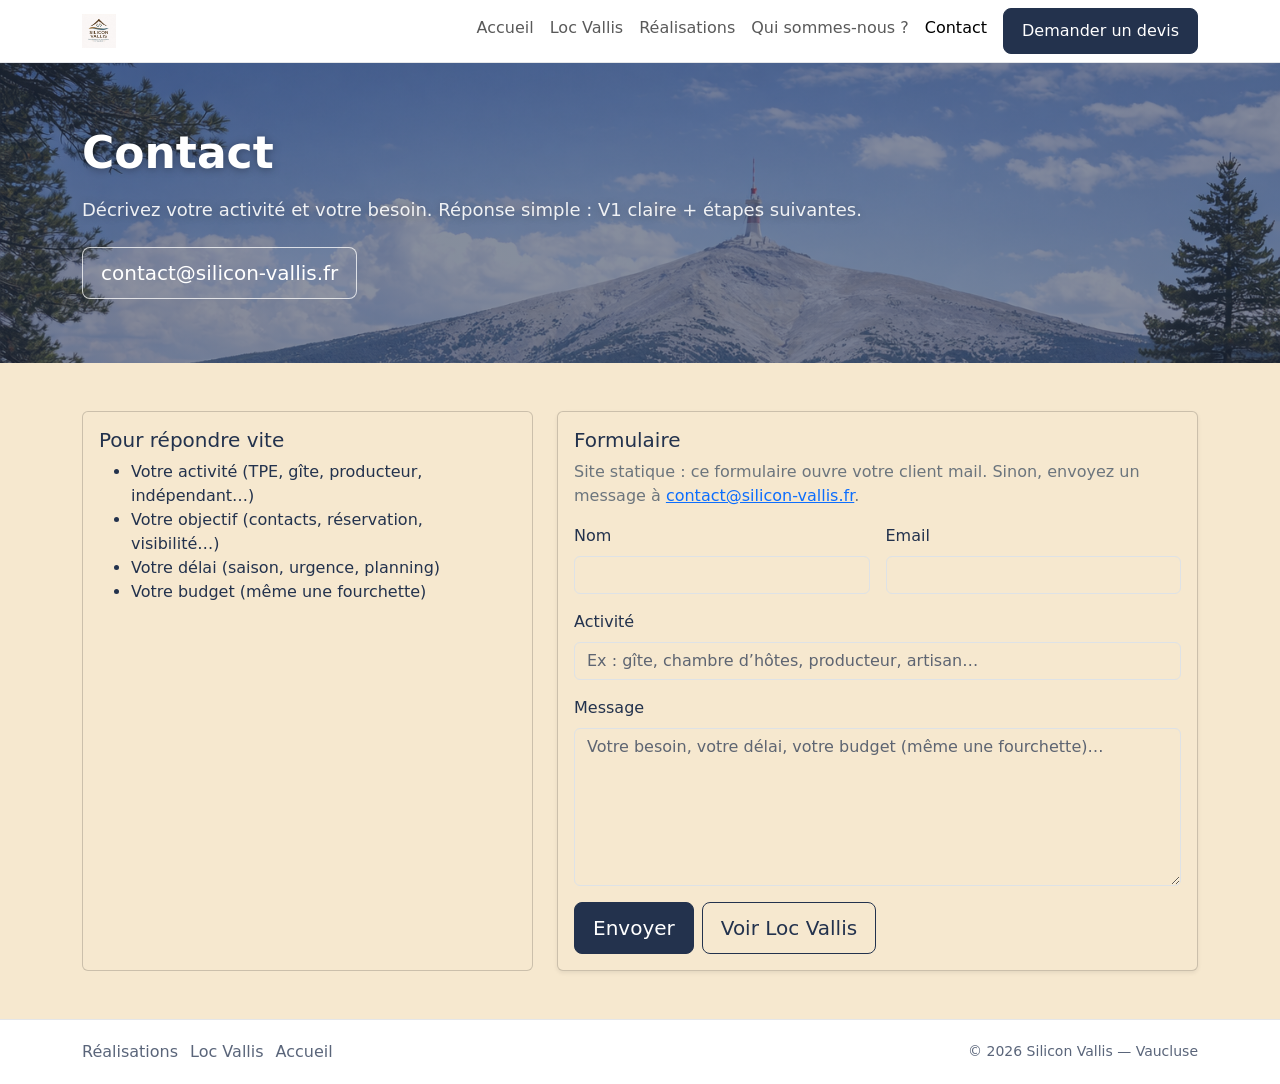
==== contact/index.html @ ac4ca7fd "homepage" ====
<!doctype html>
<html lang="fr">
	<head>
		<!-- HEAD / SEO (V1) -->
		<meta charset="utf-8" />
		<meta name="viewport" content="width=device-width, initial-scale=1" />

		<title>Contact — Silicon Vallis</title>
		<meta
			name="description"
			content="Contactez Silicon Vallis : demande de devis, questions, Loc Vallis. Formulaire simple (nom, email, activité, message)." />

		<meta property="og:title" content="Contact — Silicon Vallis" />
		<meta property="og:description" content="Parlez de votre projet : réponse claire et concrète." />
		<meta property="og:type" content="website" />

		<link
			href="https://cdn.jsdelivr.net/npm/bootstrap@5.3.3/dist/css/bootstrap.min.css"
			rel="stylesheet" />
		<link rel="stylesheet" href="../assets/styles.css" />
		<script defer src="../assets/main.js"></script>
	</head>

	<body>
		<a class="skip-link" href="#contenu">Aller au contenu</a>

		<!-- NAVBAR -->
		<header class="sticky-top">
			<div class="navbar navbar-expand-sm navbar-light navbar-lewagon" aria-label="Navigation principale">
				<div class="container">
					<a class="navbar-brand" href="../" aria-label="Silicon Vallis (accueil)">
						<img src="../images/logo_v2.jpg" alt="Silicon Vallis" width="140" height="34" decoding="async" />
					</a>

					<button
						class="navbar-toggler"
						type="button"
						data-bs-toggle="collapse"
						data-bs-target="#navbarSupportedContent"
						aria-controls="navbarSupportedContent"
						aria-expanded="false"
						aria-label="Ouvrir le menu">
						<span class="navbar-toggler-icon"></span>
					</button>

					<div class="collapse navbar-collapse" id="navbarSupportedContent">
						<ul class="navbar-nav ms-auto">
							<li class="nav-item"><a class="nav-link" href="../">Accueil</a></li>
							<li class="nav-item"><a class="nav-link" href="../loc-vallis/">Loc Vallis</a></li>
							<li class="nav-item"><a class="nav-link" href="../realisations/">Réalisations</a></li>
							<li class="nav-item"><a class="nav-link" href="../qui-sommes-nous/">Qui sommes-nous ?</a></li>
							<li class="nav-item"><a class="nav-link active" aria-current="page" href="./">Contact</a></li>
							<li class="nav-item ms-sm-2"><a class="btn btn-flat" href="./">Demander un devis</a></li>
						</ul>
					</div>
				</div>
			</div>
		</header>

		<main id="contenu">
			<!-- BANNER -->
			<section class="banner" style="background-image: linear-gradient(rgba(var(--sv-ink-rgb),0.55), rgba(var(--sv-ink-rgb),0.55)), url('../images/ventoux-banner.png');">
				<div class="container">
					<h1>Contact</h1>
					<p>Décrivez votre activité et votre besoin. Réponse simple : V1 claire + étapes suivantes.</p>
					<a class="btn btn-ghost btn-lg" href="mailto:contact@silicon-vallis.fr">contact@silicon-vallis.fr</a>
				</div>
			</section>

			<!-- FORMULAIRE -->
			<section class="py-5">
				<div class="container">
					<div class="row g-4">
						<div class="col-lg-5">
							<div class="card h-100">
								<div class="card-body">
									<h2 class="h5">Pour répondre vite</h2>
									<ul class="mb-0">
										<li>Votre activité (TPE, gîte, producteur, indépendant…)</li>
										<li>Votre objectif (contacts, réservation, visibilité…)</li>
										<li>Votre délai (saison, urgence, planning)</li>
										<li>Votre budget (même une fourchette)</li>
									</ul>
								</div>
							</div>
						</div>

						<div class="col-lg-7">
							<div class="card shadow-sm">
								<div class="card-body">
									<h2 class="h5">Formulaire</h2>
									<p class="text-secondary">
										Site statique : ce formulaire ouvre votre client mail.
										Sinon, envoyez un message à <a href="mailto:contact@silicon-vallis.fr">contact@silicon-vallis.fr</a>.
									</p>

									<!--
										Choix structurant (V1) : pas de back-end d’envoi. Simple et maintenable.
										TODO : brancher Formspree/Netlify Forms ou un endpoint Rails plus tard.
									-->
									<form
										data-contact-form
										action="mailto:contact@silicon-vallis.fr"
										method="post"
										enctype="text/plain">
										<div class="row g-3">
											<div class="col-md-6">
												<label class="form-label" for="name">Nom</label>
												<input class="form-control" id="name" name="name" autocomplete="name" required />
											</div>
											<div class="col-md-6">
												<label class="form-label" for="email">Email</label>
												<input class="form-control" id="email" name="email" type="email" autocomplete="email" required />
											</div>
											<div class="col-12">
												<label class="form-label" for="activity">Activité</label>
												<input
													class="form-control"
													id="activity"
													name="activity"
													placeholder="Ex : gîte, chambre d’hôtes, producteur, artisan…"
													required />
											</div>
											<div class="col-12">
												<label class="form-label" for="message">Message</label>
												<textarea
													class="form-control"
													id="message"
													name="message"
													rows="6"
													placeholder="Votre besoin, votre délai, votre budget (même une fourchette)…"
													required></textarea>
											</div>
											<div class="col-12 d-flex gap-2 flex-wrap">
												<button class="btn btn-flat btn-lg" type="submit">Envoyer</button>
												<a class="btn btn-ghost btn-lg" href="../loc-vallis/">Voir Loc Vallis</a>
											</div>
										</div>
									</form>
								</div>
							</div>
						</div>
					</div>
				</div>
			</section>
		</main>

		<!-- FOOTER -->
		<footer class="footer">
			<div class="container d-flex flex-column flex-md-row justify-content-between align-items-center gap-2">
				<div class="footer-links">
					<a href="../realisations/">Réalisations</a>
					<a href="../loc-vallis/">Loc Vallis</a>
					<a href="../">Accueil</a>
				</div>
				<div class="footer-copyright">© <span id="year"></span> Silicon Vallis — Vaucluse</div>
			</div>
		</footer>

		<script src="https://cdn.jsdelivr.net/npm/bootstrap@5.3.3/dist/js/bootstrap.bundle.min.js"></script>
	</body>
</html>
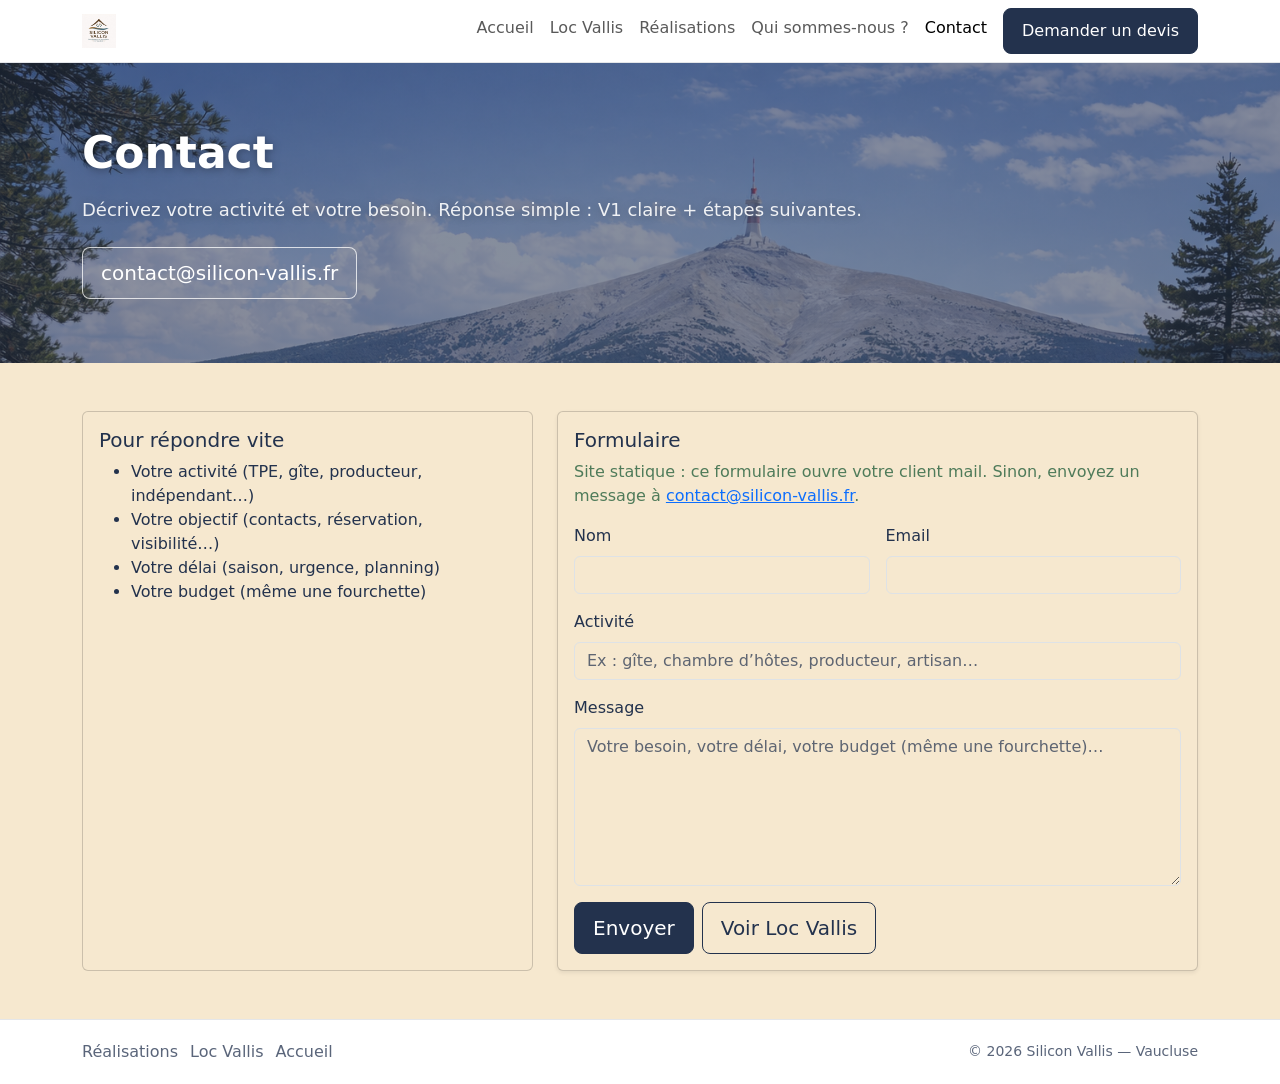
==== commit 4f9c1e4d: "Update UI, layouts, and navigation" ====
--- a/contact/index.html
+++ b/contact/index.html
@@ -28,7 +28,7 @@
 		<header class="sticky-top">
 			<div class="navbar navbar-expand-sm navbar-light navbar-lewagon" aria-label="Navigation principale">
 				<div class="container">
-					<a class="navbar-brand" href="../" aria-label="Silicon Vallis (accueil)">
+					<a class="navbar-brand" href="../index.html" aria-label="Silicon Vallis (accueil)">
 						<img src="../images/logo_v2.jpg" alt="Silicon Vallis" width="140" height="34" decoding="async" />
 					</a>
 
@@ -45,12 +45,12 @@
 
 					<div class="collapse navbar-collapse" id="navbarSupportedContent">
 						<ul class="navbar-nav ms-auto">
-							<li class="nav-item"><a class="nav-link" href="../">Accueil</a></li>
-							<li class="nav-item"><a class="nav-link" href="../loc-vallis/">Loc Vallis</a></li>
-							<li class="nav-item"><a class="nav-link" href="../realisations/">Réalisations</a></li>
-							<li class="nav-item"><a class="nav-link" href="../qui-sommes-nous/">Qui sommes-nous ?</a></li>
-							<li class="nav-item"><a class="nav-link active" aria-current="page" href="./">Contact</a></li>
-							<li class="nav-item ms-sm-2"><a class="btn btn-flat" href="./">Demander un devis</a></li>
+							<li class="nav-item"><a class="nav-link" href="../index.html">Accueil</a></li>
+							<li class="nav-item"><a class="nav-link" href="../loc-vallis/index.html">Loc Vallis</a></li>
+							<li class="nav-item"><a class="nav-link" href="../realisations/index.html">Réalisations</a></li>
+							<li class="nav-item"><a class="nav-link" href="../qui-sommes-nous/index.html">Qui sommes-nous ?</a></li>
+							<li class="nav-item"><a class="nav-link active" aria-current="page" href="./index.html">Contact</a></li>
+							<li class="nav-item ms-sm-2"><a class="btn btn-flat" href="./index.html">Demander un devis</a></li>
 						</ul>
 					</div>
 				</div>
@@ -133,7 +133,7 @@
 											</div>
 											<div class="col-12 d-flex gap-2 flex-wrap">
 												<button class="btn btn-flat btn-lg" type="submit">Envoyer</button>
-												<a class="btn btn-ghost btn-lg" href="../loc-vallis/">Voir Loc Vallis</a>
+												<a class="btn btn-ghost btn-lg" href="../loc-vallis/index.html">Voir Loc Vallis</a>
 											</div>
 										</div>
 									</form>
@@ -149,9 +149,9 @@
 		<footer class="footer">
 			<div class="container d-flex flex-column flex-md-row justify-content-between align-items-center gap-2">
 				<div class="footer-links">
-					<a href="../realisations/">Réalisations</a>
-					<a href="../loc-vallis/">Loc Vallis</a>
-					<a href="../">Accueil</a>
+					<a href="../realisations/index.html">Réalisations</a>
+					<a href="../loc-vallis/index.html">Loc Vallis</a>
+					<a href="../index.html">Accueil</a>
 				</div>
 				<div class="footer-copyright">© <span id="year"></span> Silicon Vallis — Vaucluse</div>
 			</div>
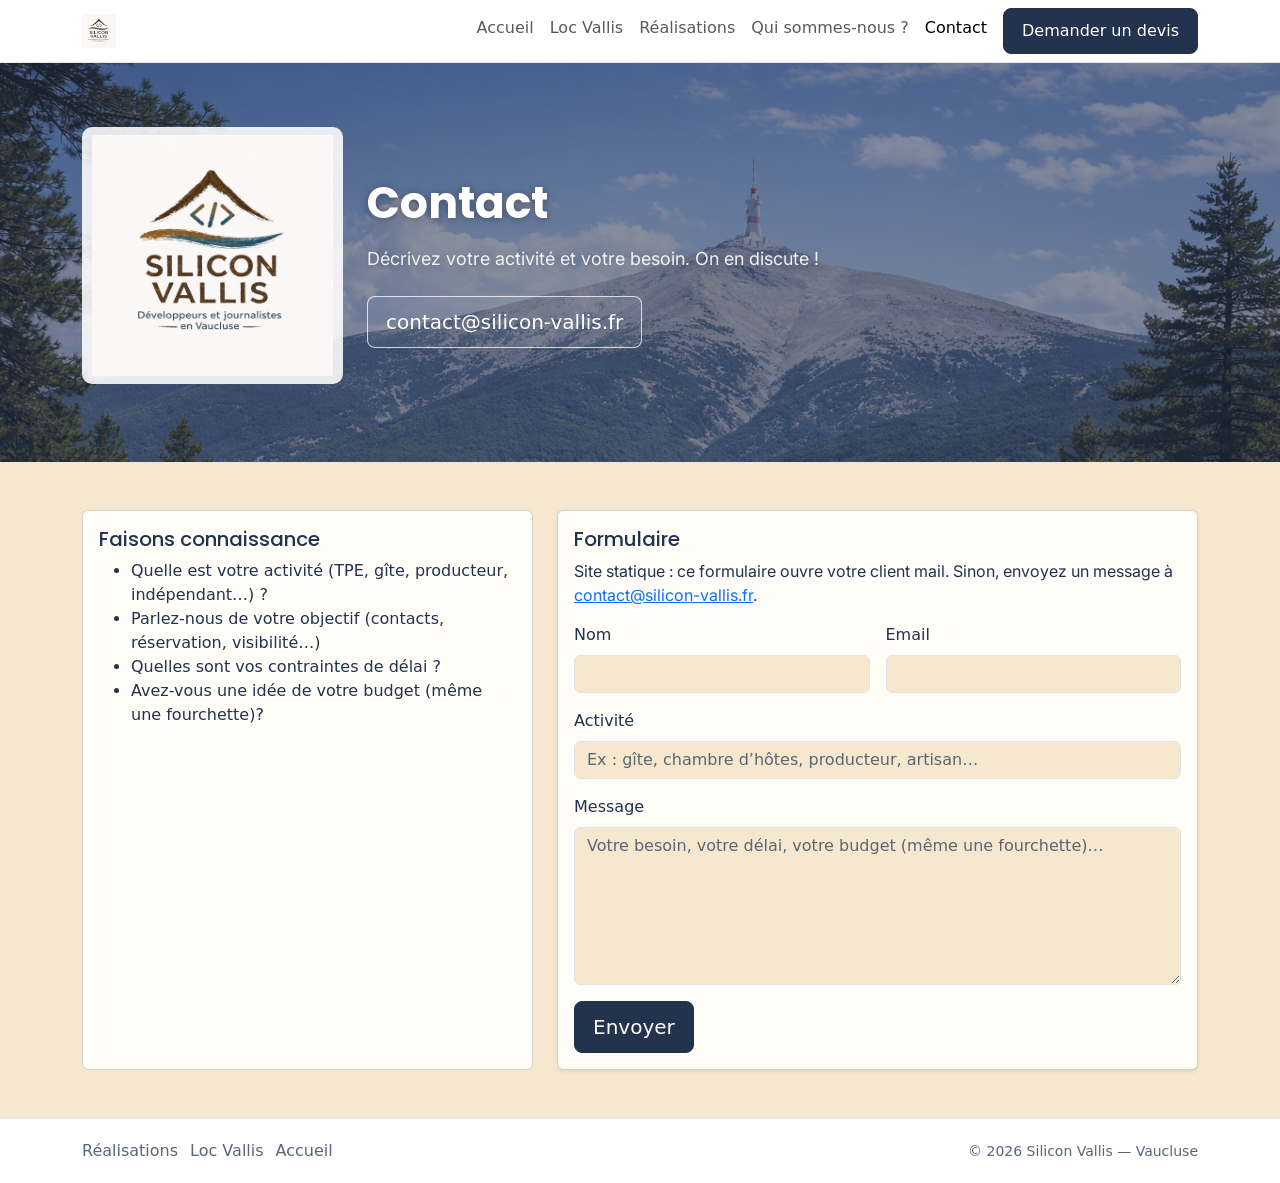
==== commit b37ea85a: "Harmonise les bannières et affine les sections Loc Vallis" ====
--- a/contact/index.html
+++ b/contact/index.html
@@ -59,11 +59,18 @@
 
 		<main id="contenu">
 			<!-- BANNER -->
-			<section class="banner" style="background-image: linear-gradient(rgba(var(--sv-ink-rgb),0.55), rgba(var(--sv-ink-rgb),0.55)), url('../images/ventoux-banner.png');">
+			<section class="banner sv-hero" style="background-image: linear-gradient(rgba(var(--sv-ink-rgb),0.55), rgba(var(--sv-ink-rgb),0.55)), url('../images/ventoux-banner.png');">
 				<div class="container">
-					<h1>Contact</h1>
-					<p>Décrivez votre activité et votre besoin. Réponse simple : V1 claire + étapes suivantes.</p>
-					<a class="btn btn-ghost btn-lg" href="mailto:contact@silicon-vallis.fr">contact@silicon-vallis.fr</a>
+					<div class="row align-items-center g-4">
+						<div class="col-lg-3">
+							<img class="banner-logo sv-reveal--hero" src="../images/logo_v2.jpg" alt="Silicon Vallis" width="220" height="56" decoding="async" />
+						</div>
+						<div class="col-lg-9">
+							<h1 class="sv-reveal--hero">Contact</h1>
+							<p class="sv-reveal--hero">Décrivez votre activité et votre besoin. On en discute !</p>
+							<a class="btn btn-ghost btn-lg sv-reveal--hero" href="mailto:contact@silicon-vallis.fr">contact@silicon-vallis.fr</a>
+						</div>
+					</div>
 				</div>
 			</section>
 
@@ -74,12 +81,12 @@
 						<div class="col-lg-5">
 							<div class="card h-100">
 								<div class="card-body">
-									<h2 class="h5">Pour répondre vite</h2>
+									<h2 class="h5">Faisons connaissance</h2>
 									<ul class="mb-0">
-										<li>Votre activité (TPE, gîte, producteur, indépendant…)</li>
-										<li>Votre objectif (contacts, réservation, visibilité…)</li>
-										<li>Votre délai (saison, urgence, planning)</li>
-										<li>Votre budget (même une fourchette)</li>
+										<li>Quelle est votre activité (TPE, gîte, producteur, indépendant…) ?</li>
+										<li>Parlez-nous de votre objectif (contacts, réservation, visibilité…)</li>
+										<li>Quelles sont vos contraintes de délai ?</li>
+										<li>Avez-vous une idée de votre budget (même une fourchette)?</li>
 									</ul>
 								</div>
 							</div>
@@ -133,7 +140,6 @@
 											</div>
 											<div class="col-12 d-flex gap-2 flex-wrap">
 												<button class="btn btn-flat btn-lg" type="submit">Envoyer</button>
-												<a class="btn btn-ghost btn-lg" href="../loc-vallis/index.html">Voir Loc Vallis</a>
 											</div>
 										</div>
 									</form>
--- a/assets/styles.css
+++ b/assets/styles.css
@@ -0,0 +1,696 @@
+@import url('https://fonts.googleapis.com/css2?family=Inter:wght@400;500;700&family=Poppins:wght@600;700&display=swap');
+
+/*
+  UI kit Le Wagon (adaptation statique)
+  - On reprend les noms de classes / structures du UI kit.
+  - On garde Bootstrap (CDN) comme base.
+  - On ne “copie-colle” pas la CSS du Wagon : on implémente une V1 équivalente, simple et maintenable.
+*/
+
+/* ===============
+   Palette (Provence & pro)
+   4 couleurs : encre / olive / terre cuite / sable
+   On mappe la palette sur les variables Bootstrap.
+   =============== */
+
+:root {
+  --sv-ink: #23324d;
+  --sv-olive: #4f7b5a;
+  --sv-terracotta: #d87a5c;
+  --sv-sand: #f6e8cf;
+  --sv-card-bg: #fffdf8;
+
+  --sv-ink-rgb: 35, 50, 77;
+  --sv-olive-rgb: 79, 123, 90;
+  --sv-terracotta-rgb: 216, 122, 92;
+  --sv-sand-rgb: 246, 232, 207;
+
+  --bs-primary: var(--sv-ink);
+  --bs-primary-rgb: var(--sv-ink-rgb);
+  --bs-secondary: var(--sv-olive);
+  --bs-secondary-rgb: var(--sv-olive-rgb);
+  --bs-info: var(--sv-terracotta);
+  --bs-info-rgb: var(--sv-terracotta-rgb);
+
+  --bs-body-bg: var(--sv-sand);
+  --bs-body-color: var(--sv-ink);
+
+  /* Utilitaires Bootstrap fréquents */
+  --bs-light: var(--sv-sand);
+  --bs-light-rgb: var(--sv-sand-rgb);
+  --bs-secondary-color: rgba(var(--sv-ink-rgb), 0.72);
+  --bs-secondary-color-rgb: var(--sv-ink-rgb);
+
+  --bs-link-color: var(--sv-ink);
+  --bs-link-hover-color: var(--sv-terracotta);
+}
+
+body {
+  background: var(--bs-body-bg);
+  color: var(--bs-body-color);
+}
+
+html {
+  scroll-behavior: smooth;
+}
+
+.text-secondary {
+  color: var(--sv-ink) !important;
+}
+
+.card {
+  background-color: var(--sv-card-bg);
+}
+
+p {
+  font-family: 'Inter', sans-serif;
+}
+
+h1,
+h2 {
+  font-family: 'Poppins', sans-serif;
+}
+
+/* ===============
+   Accessibilité
+   =============== */
+
+.skip-link {
+  position: absolute;
+  left: -9999px;
+  top: 8px;
+  background: #fff;
+  color: var(--bs-body-color);
+  padding: 8px 10px;
+  border-radius: 10px;
+  z-index: 1000;
+}
+
+.skip-link:focus {
+  left: 12px;
+}
+
+/* ===============
+   Navbar (navbar-lewagon)
+   =============== */
+
+.navbar-lewagon {
+  justify-content: space-between;
+  background: #fff;
+  border-bottom: 1px solid rgba(var(--sv-ink-rgb), 0.12);
+  transition:
+    background-color 180ms ease,
+    box-shadow 180ms ease,
+    border-color 180ms ease,
+    backdrop-filter 180ms ease;
+}
+
+.js-site-header.is-scrolled .navbar-lewagon {
+  background: rgba(255, 253, 248, 0.92);
+  backdrop-filter: blur(10px);
+  box-shadow: 0 8px 22px rgba(var(--sv-ink-rgb), 0.08);
+  border-bottom-color: rgba(var(--sv-ink-rgb), 0.08);
+}
+
+.navbar-lewagon .navbar-collapse {
+  flex-grow: 0;
+}
+
+.navbar-lewagon .navbar-brand img {
+  width: auto;
+  height: 34px;
+  display: block;
+}
+
+/* ===============
+   Banner
+   =============== */
+
+.banner {
+  background-size: cover;
+  background-position: top center;
+  padding: 64px 0;
+  color: #fff;
+}
+
+.banner h1 {
+  margin: 0;
+  font-size: clamp(28px, 4vw, 44px);
+  font-weight: 700;
+  text-shadow: 0 1px 8px rgba(0, 0, 0, 0.35);
+}
+
+.banner p {
+  font-size: 18px;
+  color: rgba(255, 255, 255, 0.9);
+  margin-top: 16px;
+  margin-bottom: 24px;
+  text-shadow: 0 1px 8px rgba(0, 0, 0, 0.25);
+}
+
+.banner .banner-logo {
+  width: 100%;
+  height: auto;
+  max-width: 100%;
+  display: block;
+  margin-bottom: 14px;
+  border-radius: 10px;
+  background: rgba(255, 255, 255, 0.88);
+  padding: 8px 10px;
+}
+
+.sv-reveal--hero,
+.sv-reveal-on-scroll {
+  opacity: 0;
+  transform: translateY(18px);
+  transition:
+    opacity 500ms ease,
+    transform 500ms ease;
+  will-change: opacity, transform;
+}
+
+.sv-is-visible {
+  opacity: 1;
+  transform: translateY(0);
+}
+
+.sv-hero .sv-reveal--hero:nth-of-type(1) {
+  transition-delay: 40ms;
+}
+
+.sv-hero .sv-reveal--hero:nth-of-type(2) {
+  transition-delay: 90ms;
+}
+
+.sv-hero .sv-reveal--hero:nth-of-type(3) {
+  transition-delay: 140ms;
+}
+
+.sv-hero .sv-reveal--hero:nth-of-type(4) {
+  transition-delay: 190ms;
+}
+
+.sv-hero .sv-reveal--hero:nth-of-type(5) {
+  transition-delay: 240ms;
+}
+
+@media (max-width: 576px) {
+  .banner {
+    padding: 44px 0;
+  }
+
+  .banner p {
+    font-size: 16px;
+  }
+}
+
+/* ===============
+   Buttons
+   =============== */
+
+.btn-flat {
+  --bs-btn-padding-y: 10px;
+  --bs-btn-padding-x: 18px;
+  --bs-btn-border-radius: 8px;
+
+  --bs-btn-color: #fff;
+  --bs-btn-bg: var(--bs-primary);
+  --bs-btn-border-color: var(--bs-primary);
+
+  --bs-btn-hover-color: #fff;
+  --bs-btn-hover-bg: rgba(var(--bs-primary-rgb), 0.92);
+  --bs-btn-hover-border-color: rgba(var(--bs-primary-rgb), 0.92);
+
+  --bs-btn-active-color: #fff;
+  --bs-btn-active-bg: rgba(var(--bs-primary-rgb), 0.88);
+  --bs-btn-active-border-color: rgba(var(--bs-primary-rgb), 0.88);
+
+  --bs-btn-disabled-color: #fff;
+  --bs-btn-disabled-bg: var(--bs-primary);
+  --bs-btn-disabled-border-color: var(--bs-primary);
+
+  transition:
+    transform 140ms ease,
+    filter 140ms ease,
+    box-shadow 140ms ease,
+    background-color 140ms ease,
+    border-color 140ms ease;
+  will-change: transform;
+}
+
+.btn-flat:hover,
+.btn-flat:focus-visible {
+  transform: scale(1.025);
+  box-shadow: 0 10px 22px rgba(var(--sv-sand-rgb), 0.28);
+  filter: drop-shadow(0 8px 18px rgba(var(--sv-sand-rgb), 0.35));
+}
+
+.btn-flat:focus-visible {
+  outline: 2px solid rgba(var(--sv-sand-rgb), 0.65);
+  outline-offset: 2px;
+}
+
+.btn-loc-vallis {
+  background-image: linear-gradient(135deg, rgba(var(--sv-ink-rgb), 0.92), rgba(var(--sv-olive-rgb), 0.78));
+  border-color: transparent;
+}
+
+.btn-loc-vallis:hover,
+.btn-loc-vallis:focus-visible,
+.btn-loc-vallis:active {
+  background-image: linear-gradient(135deg, rgba(var(--sv-ink-rgb), 0.92), rgba(var(--sv-olive-rgb), 0.78));
+  border-color: transparent;
+}
+
+@media (prefers-reduced-motion: reduce) {
+  .btn-flat {
+    transition: none;
+  }
+
+  .btn-flat:hover {
+    transform: none;
+  }
+
+  .btn-flat:focus-visible {
+    transform: none;
+  }
+}
+
+.btn-ghost {
+  color: var(--bs-primary);
+  border: 1px solid var(--bs-primary);
+  padding: 10px 18px;
+  border-radius: 8px;
+  background: transparent;
+}
+
+.btn-ghost:hover {
+  color: var(--bs-primary);
+  background: rgba(var(--sv-ink-rgb), 0.08);
+}
+
+/* Variante “sur fond sombre” (banners) */
+.banner .btn-ghost {
+  color: #fff;
+  border-color: rgba(255, 255, 255, 0.75);
+  background: rgba(255, 255, 255, 0.06);
+}
+
+.banner .btn-ghost:hover {
+  color: #fff;
+  border-color: rgba(255, 255, 255, 0.95);
+  background: rgba(255, 255, 255, 0.14);
+}
+
+.btn-gradient {
+  color: #fff;
+  padding: 10px 18px;
+  border-radius: 8px;
+  border: 0;
+  background-image: linear-gradient(135deg, var(--bs-primary), var(--bs-info));
+}
+
+.btn-gradient:hover {
+  color: #fff;
+  filter: brightness(0.98);
+}
+
+/* ===============
+   Home: logo à gauche du texte
+   =============== */
+
+.sv-logo-lead__logo {
+  display: flex;
+  align-items: stretch;
+}
+
+.sv-logo-lead__img {
+  height: 100%;
+  width: auto;
+  max-width: 200px;
+  object-fit: contain;
+  border-radius: 10px;
+}
+
+@media (max-width: 576px) {
+  .sv-logo-lead__logo {
+    align-items: center;
+  }
+
+  .sv-logo-lead__img {
+    height: auto;
+    width: 120px;
+    max-width: 120px;
+  }
+}
+
+/* Visuel produit (Loc Vallis) */
+
+.loc-vallis-phone {
+  max-width: 220px;
+  height: auto;
+}
+
+.loc-vallis-stamp {
+  display: block;
+  width: 160px;
+  max-width: 100%;
+  height: auto;
+  margin: 0;
+}
+
+@media (max-width: 576px) {
+  .loc-vallis-phone {
+    max-width: 180px;
+  }
+
+  .loc-vallis-stamp {
+    width: 140px;
+  }
+}
+
+/* Exergue (texte habillé) */
+
+.sv-exergue {
+  background: rgba(var(--sv-sand-rgb), 0.55);
+  border: 1px solid rgba(var(--sv-ink-rgb), 0.12);
+  border-radius: 12px;
+  padding: 14px 16px;
+  margin: 0 0 16px;
+}
+
+.sv-exergue p {
+  margin: 0;
+  font-style: italic;
+  font-weight: 600;
+  line-height: 1.35;
+  text-align: right;
+}
+
+@media (min-width: 768px) {
+  .sv-exergue {
+    float: right;
+    width: 45%;
+    max-width: 380px;
+    margin: 4px 0 14px 18px;
+  }
+}
+
+/* Qui sommes-nous : card alignée bas/droite */
+
+.sv-advantage-card {
+  width: 100%;
+}
+
+/* ===============
+   Cards
+   =============== */
+
+.cards {
+  display: grid;
+  grid-template-columns: repeat(4, 1fr);
+
+.sv-hover-card,
+.card,
+.card-product {
+  transition:
+    transform 180ms ease,
+    box-shadow 180ms ease,
+    border-color 180ms ease;
+}
+
+.sv-hover-card:hover,
+.sv-hover-card:focus-within,
+.card:hover,
+.card:focus-within,
+.card-product:hover,
+.card-product:focus-within {
+  transform: translateY(-4px);
+  box-shadow: 0 14px 30px rgba(var(--sv-ink-rgb), 0.12);
+}
+  gap: 16px;
+}
+
+@media (max-width: 992px) {
+  .cards {
+    grid-template-columns: repeat(2, 1fr);
+  }
+}
+
+@media (max-width: 576px) {
+  .cards {
+    grid-template-columns: 1fr;
+  }
+}
+
+.card-category {
+  background-image: linear-gradient(135deg, rgba(var(--sv-ink-rgb), 0.92), rgba(var(--sv-olive-rgb), 0.78));
+  background-size: cover;
+  background-position: center;
+  height: 140px;
+  display: flex;
+  justify-content: center;
+  align-items: center;
+  color: #fff;
+  font-size: 18px;
+  font-weight: 700;
+  border-radius: 12px;
+  box-shadow: 0 6px 18px rgba(0, 0, 0, 0.14);
+  text-shadow: 0 1px 8px rgba(0, 0, 0, 0.35);
+}
+
+.card-product {
+  overflow: hidden;
+  height: 140px;
+  background: var(--sv-card-bg);
+  box-shadow: 0 6px 18px rgba(0, 0, 0, 0.08);
+  display: flex;
+  align-items: center;
+  border-radius: 12px;
+}
+
+.card-product img {
+  height: 100%;
+  width: 140px;
+  object-fit: cover;
+}
+
+.card-product img.img-contain {
+  object-fit: contain;
+  background: rgba(var(--sv-sand-rgb), 0.55);
+}
+
+.sv-locv-accordion .accordion-item,
+.sv-locv-accordion .accordion-button,
+.sv-locv-accordion .accordion-body {
+  background-color: var(--sv-card-bg);
+}
+
+.sv-locv-accordion .accordion-item {
+  border: 1px solid rgba(var(--sv-ink-rgb), 0.1);
+  border-radius: 12px;
+}
+
+.sv-locv-accordion .accordion-button {
+  color: var(--sv-ink);
+  font-weight: 700;
+}
+
+.sv-locv-accordion .accordion-button:focus {
+  box-shadow: 0 0 0 0.2rem rgba(var(--sv-ink-rgb), 0.15);
+}
+
+.sv-locv-accordion .accordion-button:not(.collapsed) {
+  color: var(--sv-ink);
+}
+
+/* ===============
+   Utilitaires
+   =============== */
+
+.sv-flip-x {
+  transform: scaleX(-1);
+  transform-origin: center;
+}
+
+.card-product-infos {
+  padding: 16px;
+}
+
+.card-product-infos h2 {
+  font-size: 18px;
+  font-weight: 700;
+  margin: 0;
+}
+
+.card-product-infos p {
+  font-size: 14px;
+  line-height: 1.4;
+  opacity: 0.8;
+  margin: 6px 0 0;
+}
+
+.sv-featured-pack {
+  position: relative;
+  border: 2px solid rgba(var(--sv-olive-rgb), 0.45);
+  box-shadow: 0 14px 32px rgba(var(--sv-ink-rgb), 0.14);
+}
+
+.sv-featured-pack::before {
+  content: '';
+  position: absolute;
+  inset: 0;
+  border-radius: inherit;
+  background: linear-gradient(180deg, rgba(var(--sv-olive-rgb), 0.08), transparent 34%);
+  pointer-events: none;
+}
+
+.sv-featured-pack .card-body {
+  position: relative;
+}
+
+.sv-featured-pack__badge {
+  display: inline-flex;
+  align-items: center;
+  justify-content: center;
+  padding: 4px 10px;
+  border-radius: 999px;
+  background: rgba(var(--sv-olive-rgb), 0.14);
+  color: var(--sv-olive);
+  font-size: 12px;
+  font-weight: 700;
+  letter-spacing: 0.02em;
+  text-transform: uppercase;
+  white-space: nowrap;
+}
+
+@media (min-width: 992px) {
+  .sv-featured-pack {
+    transform: translateY(-10px);
+  }
+}
+
+.sv-section-icon,
+.sv-inline-icon,
+.sv-proof-icon,
+.sv-pack-icon {
+  color: var(--sv-olive);
+}
+
+.sv-section-icon {
+  margin-right: 8px;
+}
+
+.sv-proof-icon {
+  display: inline-flex;
+  align-items: center;
+  justify-content: center;
+  width: 38px;
+  height: 38px;
+  margin-bottom: 10px;
+  border-radius: 10px;
+  background: rgba(var(--sv-olive-rgb), 0.12);
+  font-size: 18px;
+}
+
+.sv-icon-list {
+  list-style: none;
+  padding-left: 0;
+}
+
+.sv-icon-list li {
+  display: flex;
+  align-items: flex-start;
+  gap: 10px;
+}
+
+.sv-icon-list li + li {
+  margin-top: 10px;
+}
+
+.sv-icon-list i {
+  color: var(--sv-olive);
+  font-size: 15px;
+  line-height: 1.4;
+  margin-top: 1px;
+}
+
+.sv-btn-icon {
+  margin-right: 8px;
+}
+
+.sv-mobile-cta {
+  position: fixed;
+  left: 12px;
+  right: 12px;
+  bottom: 12px;
+  z-index: 1030;
+  opacity: 0;
+  transform: translateY(16px);
+  pointer-events: none;
+  transition:
+    opacity 180ms ease,
+    transform 180ms ease;
+}
+
+.sv-mobile-cta.is-visible {
+  opacity: 1;
+  transform: translateY(0);
+  pointer-events: auto;
+}
+
+@media (prefers-reduced-motion: reduce) {
+  html {
+    scroll-behavior: auto;
+  }
+
+  .navbar-lewagon,
+  .sv-reveal--hero,
+  .sv-reveal-on-scroll,
+  .sv-hover-card,
+  .card,
+  .card-product,
+  .sv-mobile-cta,
+  .btn-flat {
+    transition: none;
+  }
+
+  .sv-reveal--hero,
+  .sv-reveal-on-scroll {
+    opacity: 1;
+    transform: none;
+  }
+}
+
+/* ===============
+   Footer
+   =============== */
+
+.footer {
+  background: #fff;
+  display: flex;
+  align-items: center;
+  justify-content: space-between;
+  padding: 20px 16px;
+  color: rgba(var(--sv-ink-rgb), 0.75);
+  border-top: 1px solid rgba(var(--sv-ink-rgb), 0.12);
+}
+
+.footer a {
+  color: inherit;
+  text-decoration: none;
+}
+
+.footer a:hover {
+  text-decoration: underline;
+}
+
+.footer-links {
+  display: flex;
+  align-items: center;
+  gap: 12px;
+}
+
+.footer-copyright {
+  font-size: 14px;
+}
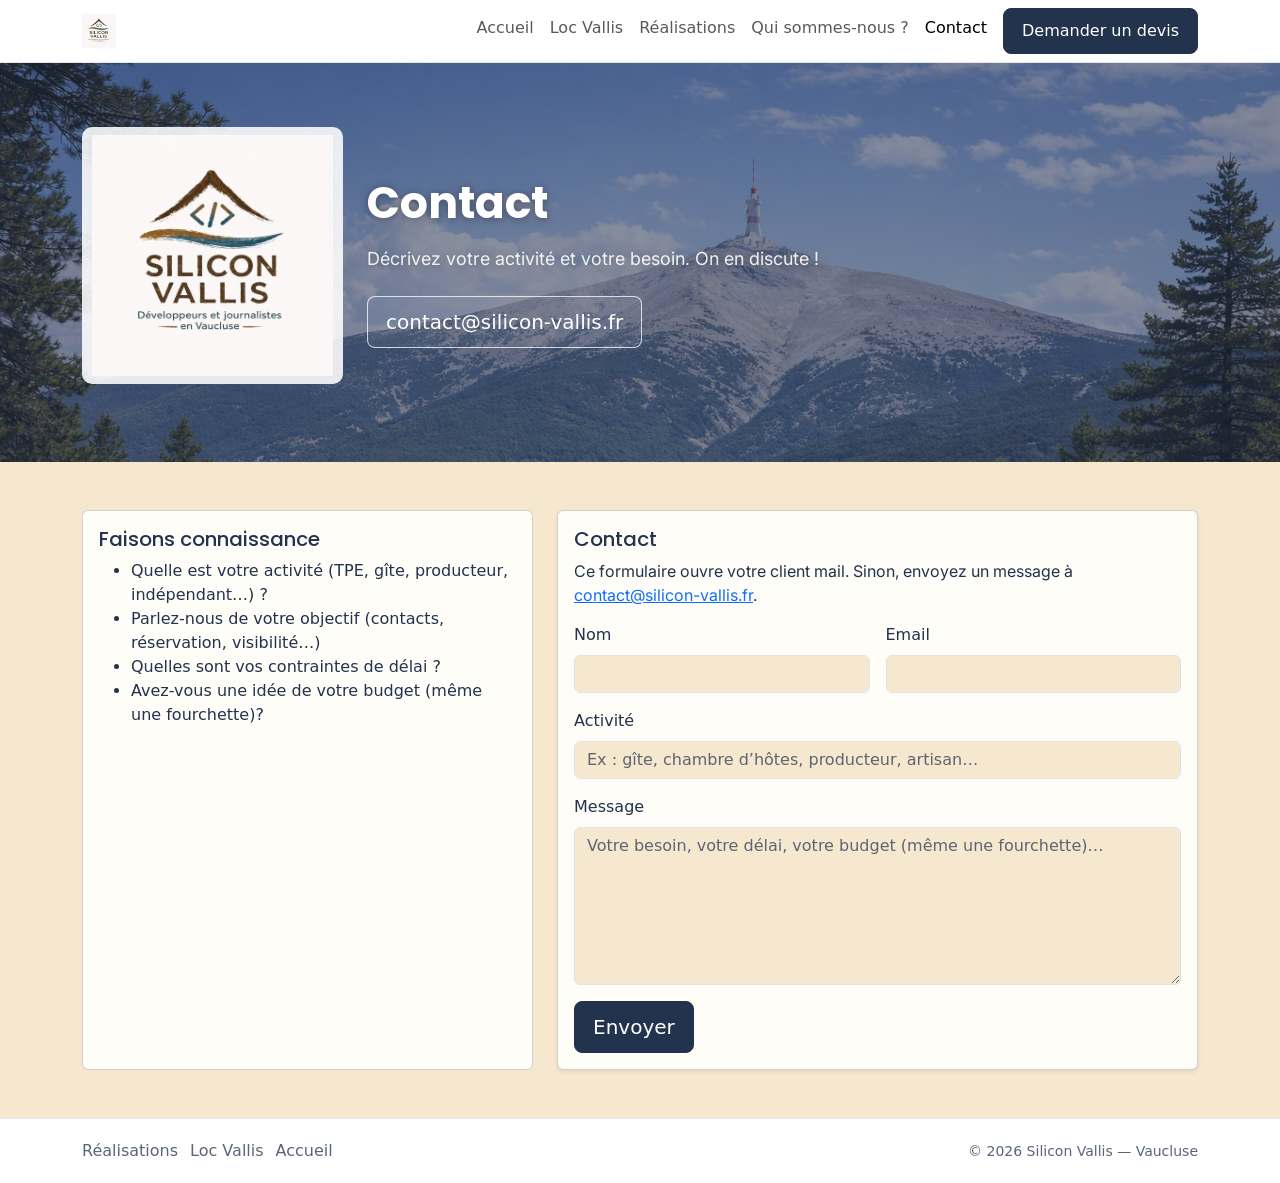
==== commit 461dfdc1: "Ajuste le banner de la page contact" ====
--- a/contact/index.html
+++ b/contact/index.html
@@ -95,16 +95,13 @@
 						<div class="col-lg-7">
 							<div class="card shadow-sm">
 								<div class="card-body">
-									<h2 class="h5">Formulaire</h2>
+									<h2 class="h5">Contact</h2>
 									<p class="text-secondary">
-										Site statique : ce formulaire ouvre votre client mail.
+										Ce formulaire ouvre votre client mail.
 										Sinon, envoyez un message à <a href="mailto:contact@silicon-vallis.fr">contact@silicon-vallis.fr</a>.
 									</p>
 
-									<!--
-										Choix structurant (V1) : pas de back-end d’envoi. Simple et maintenable.
-										TODO : brancher Formspree/Netlify Forms ou un endpoint Rails plus tard.
-									-->
+									
 									<form
 										data-contact-form
 										action="mailto:contact@silicon-vallis.fr"
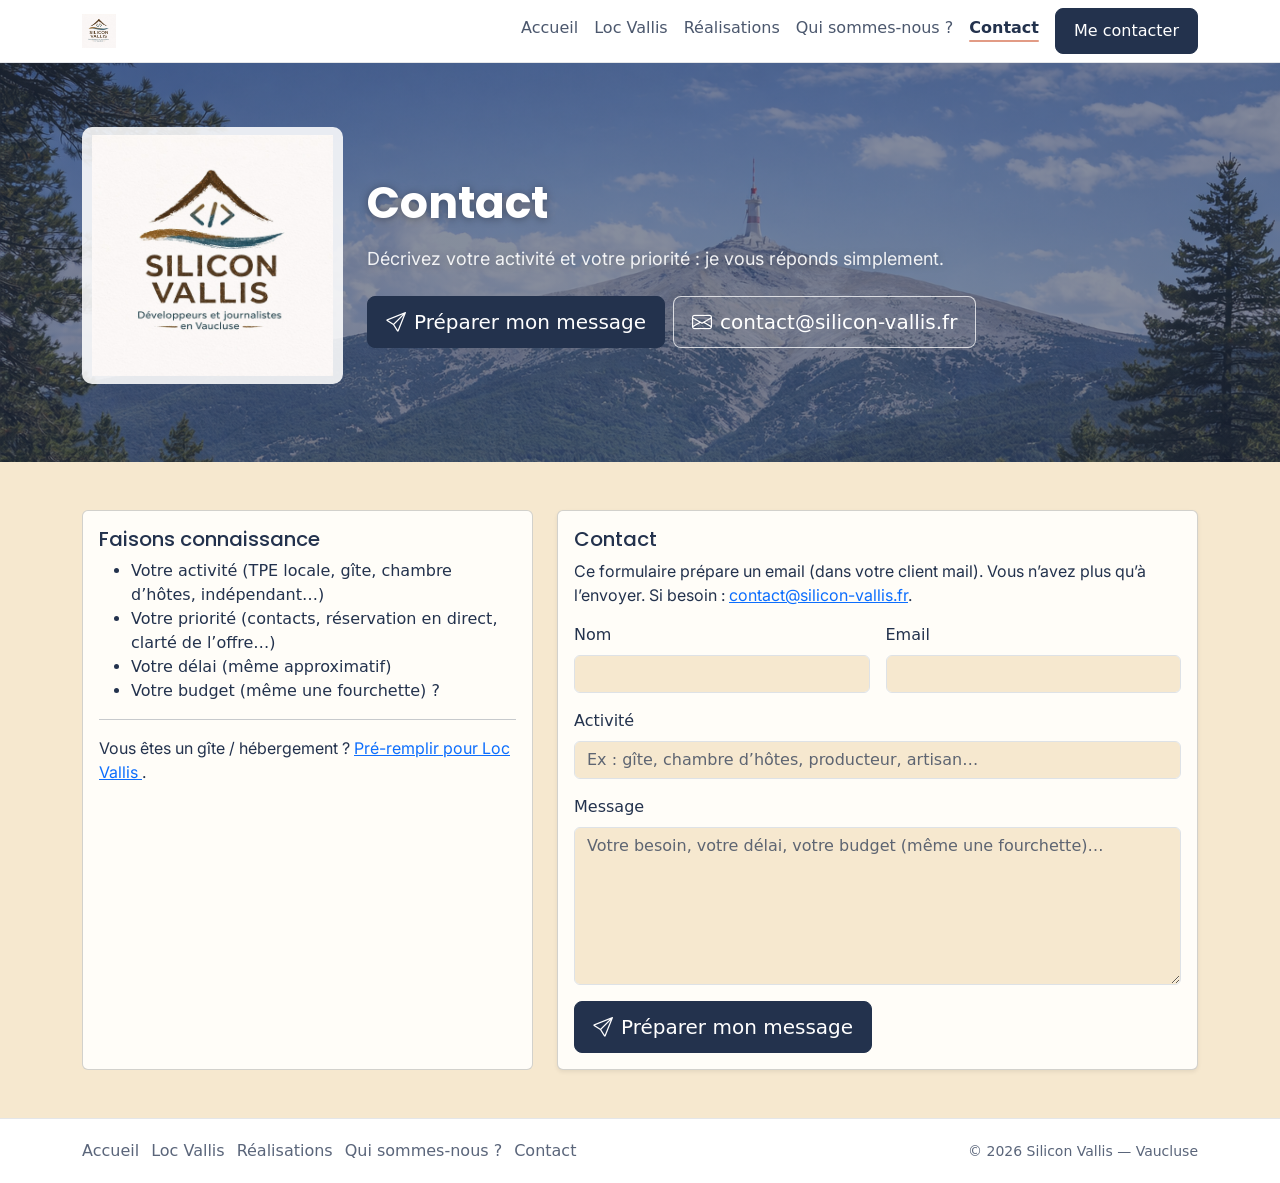
==== commit 4d50f7c8: "chore: harmonise nav/footer et CTA" ====
--- a/contact/index.html
+++ b/contact/index.html
@@ -8,14 +8,17 @@
 		<title>Contact — Silicon Vallis</title>
 		<meta
 			name="description"
-			content="Contactez Silicon Vallis : demande de devis, questions, Loc Vallis. Formulaire simple (nom, email, activité, message)." />
+			content="Contact Silicon Vallis (Vaucluse) : discuter d’un site web utile, d’un besoin simple, ou de Loc Vallis (réservation directe pour gîtes)." />
 
 		<meta property="og:title" content="Contact — Silicon Vallis" />
-		<meta property="og:description" content="Parlez de votre projet : réponse claire et concrète." />
+		<meta property="og:description" content="Décrivez votre activité : on vous répond simplement." />
 		<meta property="og:type" content="website" />
 
 		<link
 			href="https://cdn.jsdelivr.net/npm/bootstrap@5.3.3/dist/css/bootstrap.min.css"
+			rel="stylesheet" />
+		<link
+			href="https://cdn.jsdelivr.net/npm/bootstrap-icons@1.11.3/font/bootstrap-icons.min.css"
 			rel="stylesheet" />
 		<link rel="stylesheet" href="../assets/styles.css" />
 		<script defer src="../assets/main.js"></script>
@@ -25,7 +28,7 @@
 		<a class="skip-link" href="#contenu">Aller au contenu</a>
 
 		<!-- NAVBAR -->
-		<header class="sticky-top">
+		<header class="sticky-top js-site-header">
 			<div class="navbar navbar-expand-sm navbar-light navbar-lewagon" aria-label="Navigation principale">
 				<div class="container">
 					<a class="navbar-brand" href="../index.html" aria-label="Silicon Vallis (accueil)">
@@ -50,7 +53,7 @@
 							<li class="nav-item"><a class="nav-link" href="../realisations/index.html">Réalisations</a></li>
 							<li class="nav-item"><a class="nav-link" href="../qui-sommes-nous/index.html">Qui sommes-nous ?</a></li>
 							<li class="nav-item"><a class="nav-link active" aria-current="page" href="./index.html">Contact</a></li>
-							<li class="nav-item ms-sm-2"><a class="btn btn-flat" href="./index.html">Demander un devis</a></li>
+							<li class="nav-item ms-sm-2"><a class="btn btn-flat" href="./index.html">Me contacter</a></li>
 						</ul>
 					</div>
 				</div>
@@ -67,15 +70,18 @@
 						</div>
 						<div class="col-lg-9">
 							<h1 class="sv-reveal--hero">Contact</h1>
-							<p class="sv-reveal--hero">Décrivez votre activité et votre besoin. On en discute !</p>
-							<a class="btn btn-ghost btn-lg sv-reveal--hero" href="mailto:contact@silicon-vallis.fr">contact@silicon-vallis.fr</a>
+							<p class="sv-reveal--hero">Décrivez votre activité et votre priorité : je vous réponds simplement.</p>
+							<div class="d-flex gap-2 flex-wrap sv-reveal--hero">
+								<a class="btn btn-flat btn-lg" href="#formulaire"><i class="bi bi-send sv-btn-icon" aria-hidden="true"></i>Préparer mon message</a>
+								<a class="btn btn-ghost btn-lg" href="mailto:contact@silicon-vallis.fr"><i class="bi bi-envelope sv-btn-icon" aria-hidden="true"></i>contact@silicon-vallis.fr</a>
+							</div>
 						</div>
 					</div>
 				</div>
 			</section>
 
 			<!-- FORMULAIRE -->
-			<section class="py-5">
+			<section class="py-5" id="formulaire">
 				<div class="container">
 					<div class="row g-4">
 						<div class="col-lg-5">
@@ -83,11 +89,19 @@
 								<div class="card-body">
 									<h2 class="h5">Faisons connaissance</h2>
 									<ul class="mb-0">
-										<li>Quelle est votre activité (TPE, gîte, producteur, indépendant…) ?</li>
-										<li>Parlez-nous de votre objectif (contacts, réservation, visibilité…)</li>
-										<li>Quelles sont vos contraintes de délai ?</li>
-										<li>Avez-vous une idée de votre budget (même une fourchette)?</li>
+										<li>Votre activité (TPE locale, gîte, chambre d’hôtes, indépendant…)</li>
+										<li>Votre priorité (contacts, réservation en direct, clarté de l’offre…)</li>
+										<li>Votre délai (même approximatif)</li>
+										<li>Votre budget (même une fourchette) ?</li>
 									</ul>
+									<hr />
+									<p class="text-secondary mb-0">
+										Vous êtes un gîte / hébergement ?
+										<a
+											href="./index.html?activity=G%C3%AEte%20/%20h%C3%A9bergement&message=Bonjour%2C%20je%20souhaite%20en%20savoir%20plus%20sur%20Loc%20Vallis%20(et%20obtenir%20un%20devis).">
+											Pré-remplir pour Loc Vallis
+										</a>.
+									</p>
 								</div>
 							</div>
 						</div>
@@ -97,8 +111,8 @@
 								<div class="card-body">
 									<h2 class="h5">Contact</h2>
 									<p class="text-secondary">
-										Ce formulaire ouvre votre client mail.
-										Sinon, envoyez un message à <a href="mailto:contact@silicon-vallis.fr">contact@silicon-vallis.fr</a>.
+										Ce formulaire prépare un email (dans votre client mail). Vous n’avez plus qu’à l’envoyer.
+										Si besoin : <a href="mailto:contact@silicon-vallis.fr">contact@silicon-vallis.fr</a>.
 									</p>
 
 									
@@ -136,7 +150,7 @@
 													required></textarea>
 											</div>
 											<div class="col-12 d-flex gap-2 flex-wrap">
-												<button class="btn btn-flat btn-lg" type="submit">Envoyer</button>
+												<button class="btn btn-flat btn-lg" type="submit"><i class="bi bi-send sv-btn-icon" aria-hidden="true"></i>Préparer mon message</button>
 											</div>
 										</div>
 									</form>
@@ -152,9 +166,11 @@
 		<footer class="footer">
 			<div class="container d-flex flex-column flex-md-row justify-content-between align-items-center gap-2">
 				<div class="footer-links">
+					<a href="../index.html">Accueil</a>
+					<a href="../loc-vallis/index.html">Loc Vallis</a>
 					<a href="../realisations/index.html">Réalisations</a>
-					<a href="../loc-vallis/index.html">Loc Vallis</a>
-					<a href="../index.html">Accueil</a>
+					<a href="../qui-sommes-nous/index.html">Qui sommes-nous ?</a>
+					<a href="./index.html">Contact</a>
 				</div>
 				<div class="footer-copyright">© <span id="year"></span> Silicon Vallis — Vaucluse</div>
 			</div>
--- a/assets/styles.css
+++ b/assets/styles.css
@@ -122,6 +122,35 @@
   display: block;
 }
 
+.navbar-lewagon .nav-link {
+  position: relative;
+  color: rgba(var(--sv-ink-rgb), 0.82);
+  transition: color 140ms ease;
+}
+
+.navbar-lewagon .nav-link:hover,
+.navbar-lewagon .nav-link:focus-visible {
+  color: var(--bs-link-hover-color);
+}
+
+.navbar-lewagon .nav-link.active,
+.navbar-lewagon .nav-link[aria-current='page'] {
+  color: var(--sv-ink);
+  font-weight: 600;
+}
+
+.navbar-lewagon .nav-link.active::after,
+.navbar-lewagon .nav-link[aria-current='page']::after {
+  content: '';
+  position: absolute;
+  left: 0.5rem;
+  right: 0.5rem;
+  bottom: 0.35rem;
+  height: 2px;
+  border-radius: 999px;
+  background: rgba(var(--sv-terracotta-rgb), 0.75);
+}
+
 /* ===============
    Banner
    =============== */
@@ -409,6 +438,8 @@
 .cards {
   display: grid;
   grid-template-columns: repeat(4, 1fr);
+  gap: 16px;
+}
 
 .sv-hover-card,
 .card,
@@ -427,8 +458,6 @@
 .card-product:focus-within {
   transform: translateY(-4px);
   box-shadow: 0 14px 30px rgba(var(--sv-ink-rgb), 0.12);
-}
-  gap: 16px;
 }
 
 @media (max-width: 992px) {
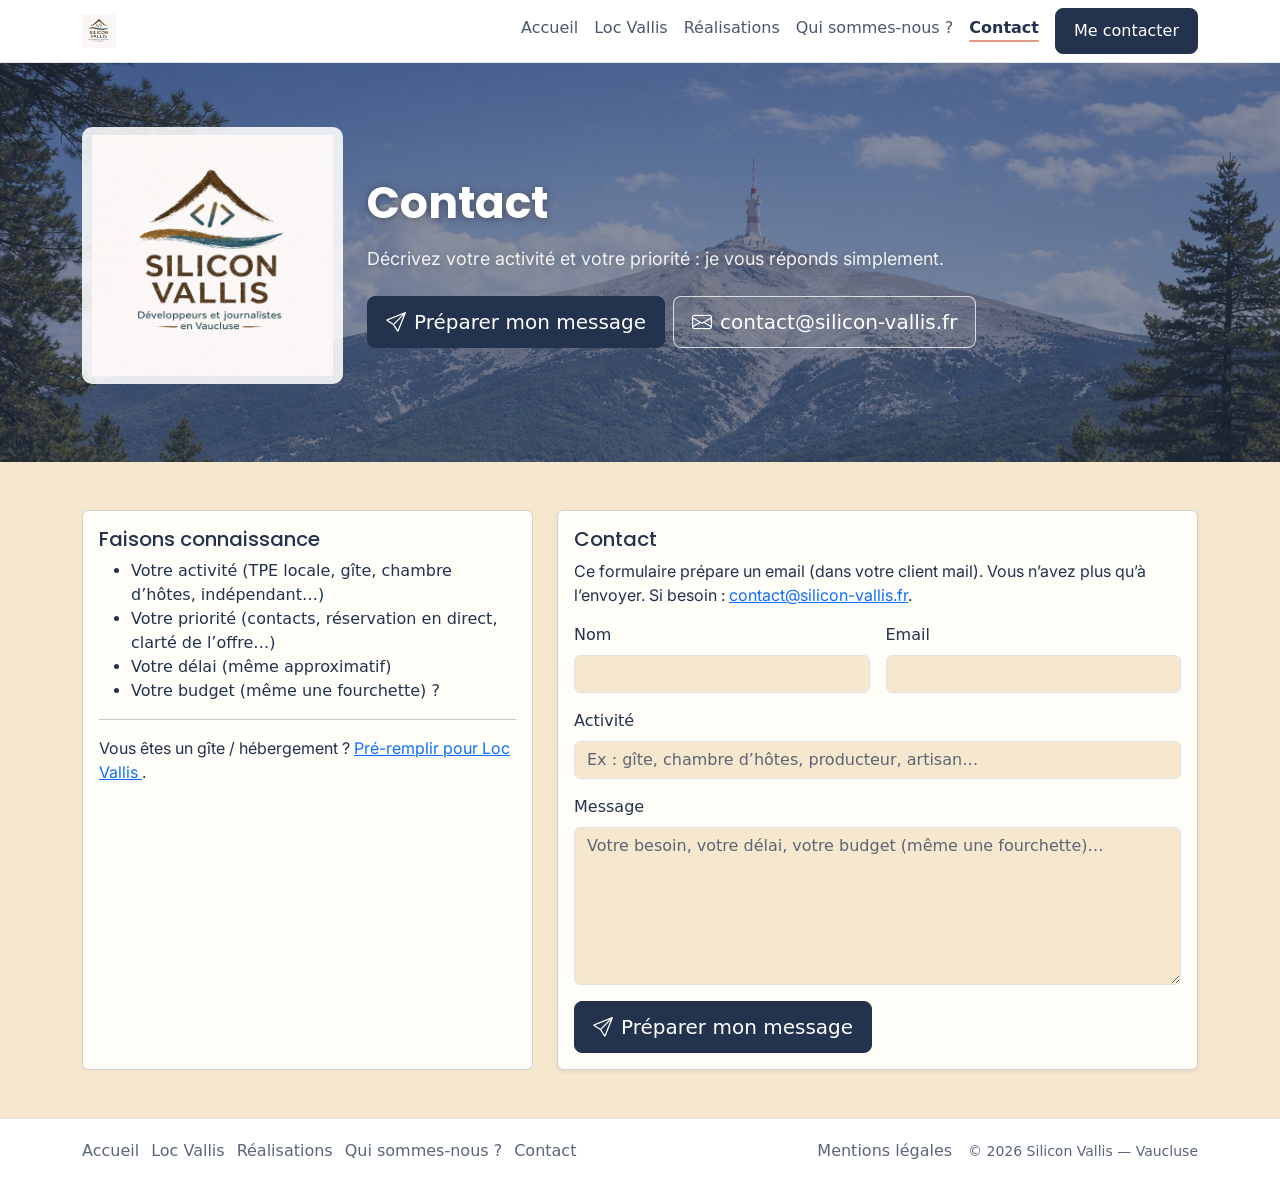
==== commit 46b736d3: "SEO: sitemap/robots, canonicals, OG/Twitter, JSON-LD, mentions légales" ====
--- a/contact/index.html
+++ b/contact/index.html
@@ -10,9 +10,51 @@
 			name="description"
 			content="Contact Silicon Vallis (Vaucluse) : discuter d’un site web utile, d’un besoin simple, ou de Loc Vallis (réservation directe pour gîtes)." />
 
+		<link rel="canonical" href="https://silicon-vallis.fr/contact/" />
+		<meta name="robots" content="index,follow" />
+
+		<link rel="icon" href="/favicon.svg" type="image/svg+xml" />
+		<link rel="manifest" href="/site.webmanifest" />
+		<link rel="apple-touch-icon" href="/images/logo_v2.jpg" />
+
 		<meta property="og:title" content="Contact — Silicon Vallis" />
 		<meta property="og:description" content="Décrivez votre activité : on vous répond simplement." />
+		<meta property="og:url" content="https://silicon-vallis.fr/contact/" />
+		<meta property="og:site_name" content="Silicon Vallis" />
 		<meta property="og:type" content="website" />
+		<meta property="og:locale" content="fr_FR" />
+		<meta property="og:image" content="https://silicon-vallis.fr/images/ventoux-banner.png" />
+		<meta property="og:image:alt" content="Contact Silicon Vallis" />
+
+		<meta name="twitter:card" content="summary_large_image" />
+		<meta name="twitter:title" content="Contact — Silicon Vallis" />
+		<meta name="twitter:description" content="Décrivez votre activité : on vous répond simplement." />
+		<meta name="twitter:image" content="https://silicon-vallis.fr/images/ventoux-banner.png" />
+
+		<script type="application/ld+json">
+			{
+				"@context": "https://schema.org",
+				"@graph": [
+					{
+						"@type": "ContactPage",
+						"name": "Contact — Silicon Vallis",
+						"url": "https://silicon-vallis.fr/contact/",
+						"isPartOf": { "@type": "WebSite", "name": "Silicon Vallis", "url": "https://silicon-vallis.fr/" }
+					},
+					{
+						"@type": "ProfessionalService",
+						"name": "Silicon Vallis",
+						"url": "https://silicon-vallis.fr/",
+						"logo": "https://silicon-vallis.fr/images/logo_v2.jpg",
+						"email": "contact@silicon-vallis.fr",
+						"areaServed": [
+							{ "@type": "AdministrativeArea", "name": "Vaucluse" },
+							{ "@type": "City", "name": "Pernes-les-Fontaines" }
+						]
+					}
+				]
+			}
+		</script>
 
 		<link
 			href="https://cdn.jsdelivr.net/npm/bootstrap@5.3.3/dist/css/bootstrap.min.css"
@@ -115,7 +157,7 @@
 										Si besoin : <a href="mailto:contact@silicon-vallis.fr">contact@silicon-vallis.fr</a>.
 									</p>
 
-									
+
 									<form
 										data-contact-form
 										action="mailto:contact@silicon-vallis.fr"
@@ -172,7 +214,10 @@
 					<a href="../qui-sommes-nous/index.html">Qui sommes-nous ?</a>
 					<a href="./index.html">Contact</a>
 				</div>
-				<div class="footer-copyright">© <span id="year"></span> Silicon Vallis — Vaucluse</div>
+				<div class="d-flex align-items-center gap-3">
+					<a href="../mentions-legales/index.html">Mentions légales</a>
+					<div class="footer-copyright">© <span id="year"></span> Silicon Vallis — Vaucluse</div>
+				</div>
 			</div>
 		</footer>
 
--- a/assets/styles.css
+++ b/assets/styles.css
@@ -370,6 +370,61 @@
     height: auto;
     width: 120px;
     max-width: 120px;
+  }
+}
+
+/* ===============
+   Home : rythme visuel & lisibilité
+   (ciblé sur la homepage via .sv-home)
+   =============== */
+
+.sv-home .sv-section {
+  padding-top: clamp(56px, 6vw, 88px);
+  padding-bottom: clamp(56px, 6vw, 88px);
+}
+
+.sv-home .sv-prose {
+  max-width: 700px;
+  line-height: 1.6;
+}
+
+.image-placeholder {
+  display: grid;
+  place-items: center;
+  min-height: 240px;
+  padding: 18px;
+  border-radius: 12px;
+  border: 2px dashed rgba(var(--sv-ink-rgb), 0.28);
+  background: rgba(var(--sv-sand-rgb), 0.55);
+  color: rgba(var(--sv-ink-rgb), 0.75);
+  text-align: center;
+  font-weight: 600;
+}
+
+.image-placeholder img {
+  max-width: 100%;
+  height: auto;
+  max-height: 320px;
+  object-fit: contain;
+}
+
+.banner .image-placeholder {
+  border-color: rgba(255, 255, 255, 0.55);
+  background: rgba(255, 255, 255, 0.08);
+  color: rgba(255, 255, 255, 0.9);
+}
+
+.image-placeholder--hero {
+  min-height: 280px;
+}
+
+@media (max-width: 576px) {
+  .image-placeholder {
+    min-height: 200px;
+  }
+
+  .image-placeholder--hero {
+    min-height: 220px;
   }
 }
 
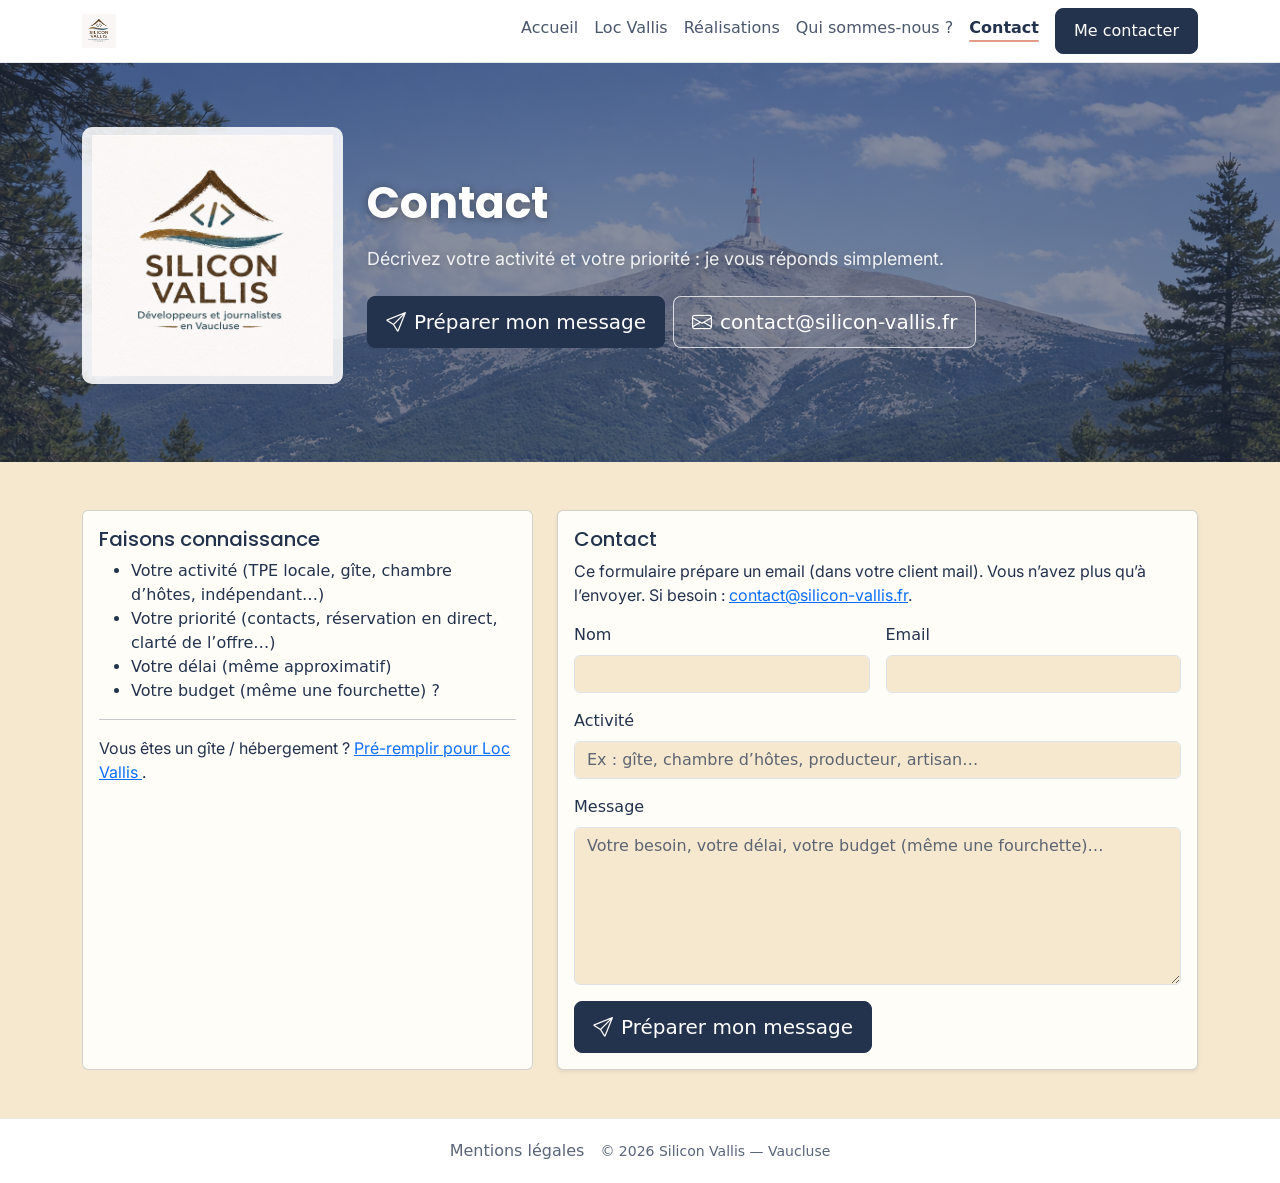
==== commit 7cd43f5f: "Mise à jour contenus, réalisations et contact" ====
--- a/contact/index.html
+++ b/contact/index.html
@@ -1,14 +1,14 @@
 <!doctype html>
 <html lang="fr">
 	<head>
-		<!-- HEAD / SEO (V1) -->
+		<!-- HEAD / SEO (première version) -->
 		<meta charset="utf-8" />
 		<meta name="viewport" content="width=device-width, initial-scale=1" />
 
 		<title>Contact — Silicon Vallis</title>
 		<meta
 			name="description"
-			content="Contact Silicon Vallis (Vaucluse) : discuter d’un site web utile, d’un besoin simple, ou de Loc Vallis (réservation directe pour gîtes)." />
+			content="Contact Silicon Vallis (Vaucluse) : discuter d’un site web pour convertir, d’un besoin simple, ou de Loc Vallis (réservation directe pour gîtes)." />
 
 		<link rel="canonical" href="https://silicon-vallis.fr/contact/" />
 		<meta name="robots" content="index,follow" />
@@ -160,7 +160,7 @@
 
 									<form
 										data-contact-form
-										action="mailto:contact@silicon-vallis.fr"
+										action="mailto:contact@silicon-vallis.fr?subject=Silicon%20Vallis%20-%20Prise%20de%20contact"
 										method="post"
 										enctype="text/plain">
 										<div class="row g-3">
@@ -206,14 +206,7 @@
 
 		<!-- FOOTER -->
 		<footer class="footer">
-			<div class="container d-flex flex-column flex-md-row justify-content-between align-items-center gap-2">
-				<div class="footer-links">
-					<a href="../index.html">Accueil</a>
-					<a href="../loc-vallis/index.html">Loc Vallis</a>
-					<a href="../realisations/index.html">Réalisations</a>
-					<a href="../qui-sommes-nous/index.html">Qui sommes-nous ?</a>
-					<a href="./index.html">Contact</a>
-				</div>
+			<div class="container d-flex flex-column flex-md-row justify-content-center align-items-center gap-2">
 				<div class="d-flex align-items-center gap-3">
 					<a href="../mentions-legales/index.html">Mentions légales</a>
 					<div class="footer-copyright">© <span id="year"></span> Silicon Vallis — Vaucluse</div>
--- a/assets/styles.css
+++ b/assets/styles.css
@@ -1,11 +1,12 @@
 @import url('https://fonts.googleapis.com/css2?family=Inter:wght@400;500;700&family=Poppins:wght@600;700&display=swap');
 
 /*
-  UI kit Le Wagon (adaptation statique)
-  - On reprend les noms de classes / structures du UI kit.
-  - On garde Bootstrap (CDN) comme base.
-  - On ne “copie-colle” pas la CSS du Wagon : on implémente une V1 équivalente, simple et maintenable.
-*/
+  styles.css
+  Styles globaux pour le site de Savoir Vivre.
+  - Palette de couleurs
+  - Typographie
+  - Composants récurrents (navbar, banner, cards, etc.)
+  - Utilitaires (animations, responsive, etc.)
 
 /* ===============
    Palette (Provence & pro)
@@ -648,6 +649,69 @@
   white-space: nowrap;
 }
 
+.sv-roi-card {
+  border: 1px solid rgba(var(--sv-ink-rgb), 0.14);
+}
+
+.sv-roi-flow {
+  display: flex;
+  flex-wrap: wrap;
+  align-items: center;
+  gap: 10px;
+  margin-bottom: 10px;
+}
+
+.sv-roi-step {
+  display: inline-flex;
+  align-items: center;
+  gap: 8px;
+  padding: 8px 10px;
+  border-radius: 12px;
+  background: rgba(var(--sv-sand-rgb), 0.55);
+  border: 1px solid rgba(var(--sv-ink-rgb), 0.12);
+  line-height: 1.25;
+}
+
+.sv-roi-step i {
+  color: var(--sv-olive);
+  font-size: 16px;
+  line-height: 1;
+}
+
+.sv-roi-arrow {
+  display: inline-flex;
+  align-items: center;
+  justify-content: center;
+  color: rgba(var(--sv-ink-rgb), 0.55);
+}
+
+.sv-roi-arrow i {
+  font-size: 14px;
+}
+
+.sv-roi-result {
+  background: rgba(var(--sv-olive-rgb), 0.09);
+  border-color: rgba(var(--sv-olive-rgb), 0.25);
+}
+
+.sv-price-stamp {
+  display: block;
+  width: 160px;
+  max-width: 100%;
+  height: auto;
+  flex: 0 0 auto;
+}
+
+.sv-roi-details summary {
+  cursor: pointer;
+  color: rgba(var(--sv-ink-rgb), 0.82);
+}
+
+.sv-roi-details summary:hover,
+.sv-roi-details summary:focus-visible {
+  color: var(--bs-link-hover-color);
+}
+
 @media (min-width: 992px) {
   .sv-featured-pack {
     transform: translateY(-10px);
